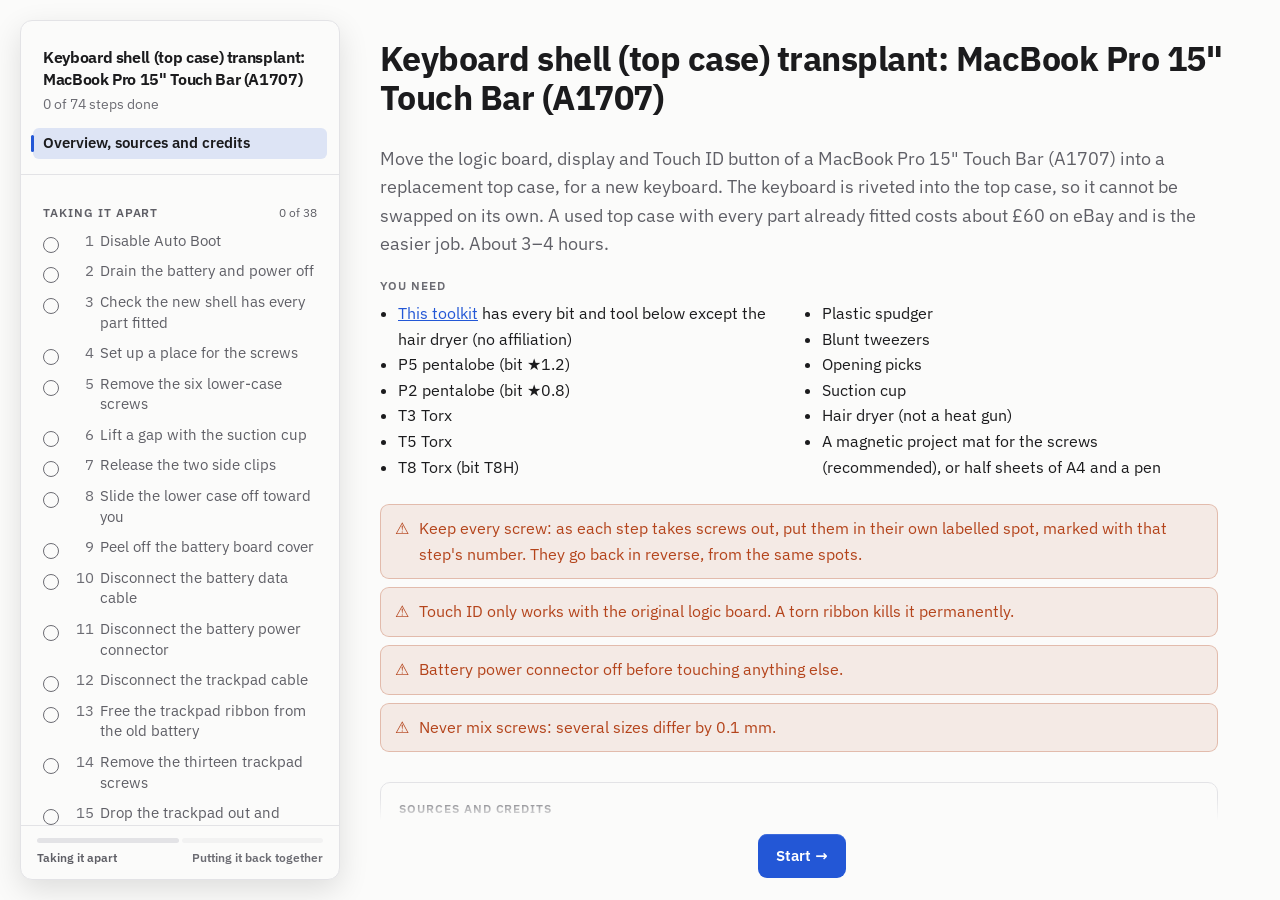
==== index.html @ 032db9ba "Overview: lead with the job Co-Authored-By: Claude Fable 5.1 <noreply@anthropic.com>" ====
<!doctype html>
<html data-build="1791752853" lang="en">
<head>
<meta charset="utf-8">
<meta name="viewport" content="width=device-width, initial-scale=1, viewport-fit=cover">
<meta name="theme-color" content="#fbfbfa" media="(prefers-color-scheme: light)">
<meta name="theme-color" content="#141416" media="(prefers-color-scheme: dark)">
<title>Keyboard shell (top case) transplant: MacBook Pro 15&quot; Touch Bar (A1707)</title>
<link rel="stylesheet" href="style.css?v=1791752853">
<script type="module" src="guide.js?v=1791752853"></script>
</head>
<body>
<main><p class="loading">Loading the guide…</p><noscript><p>This guide needs JavaScript on to show its steps.</p></noscript></main>
</body>
</html>
---- style.css ----
:root {
  interpolate-size: allow-keywords;
  --ease-out: cubic-bezier(0.23, 1, 0.32, 1); --ease-in-out: cubic-bezier(0.77, 0, 0.175, 1); --ease-drawer: cubic-bezier(0.32, 0.72, 0, 1);
  --ink: #1b1b1d; --soft: #5f5f66; --faint: #6c6c73; --line: #e3e3e6; --paper: #fbfbfa; --tint: #f1f1ef;
  --accent: #2357d6; --warn: #b4441b; --good: #2e7d4f; --side: 320px;
  color-scheme: light dark;
}
@media (prefers-color-scheme: dark) {
  :root { --ink: #ececee; --soft: #a6a6ad; --faint: #8b8b93; --line: #2a2a2e; --paper: #141416; --tint: #1d1d20;
          --accent: #7ea2ff; --warn: #f08c62; --good: #6cc495; }
}
* { box-sizing: border-box; }
a, button, label, input, .row, .part, .label, .pictures figure img { -webkit-tap-highlight-color: transparent; touch-action: manipulation; }
button, .way a, .row, .steps-toggle, .part, .label { -webkit-user-select: none; user-select: none; }
html, body { height: 100%; }
@font-face { font-family: "IBM Plex Sans"; src: url("fonts/PlexSans.woff2") format("woff2"); font-weight: 100 700; font-display: swap; }
@font-face { font-family: "IBM Plex Mono"; src: url("fonts/PlexMono-400.woff2") format("woff2"); font-weight: 400; font-display: swap; }
@font-face { font-family: "IBM Plex Mono"; src: url("fonts/PlexMono-500.woff2") format("woff2"); font-weight: 500; font-display: swap; }
body { margin: 0; background: var(--paper); color: var(--ink);
       font: 16px/1.6 "IBM Plex Sans", -apple-system, "Segoe UI", system-ui, sans-serif;
       -webkit-font-smoothing: antialiased; }
a { color: var(--accent); }
code { font: 0.88em "IBM Plex Mono", ui-monospace, "SF Mono", Menlo, monospace; background: var(--tint); padding: 1px 5px; border-radius: 4px; }
/* A command to copy: its own panel, monospace, with a copy button. */
.code { position: relative; margin: 4px 0 14px; border: 1px solid var(--line); border-radius: 9px; background: var(--tint); }
.code pre { margin: 0; padding: 13px 92px 13px 16px; overflow-x: auto; }
.code code { background: none; padding: 0; font-size: 0.9rem; color: var(--ink); }
.copy { position: absolute; top: 50%; right: 8px; transform: translateY(-50%); font: 600 0.78rem/1 -apple-system, system-ui, sans-serif;
  padding: 7px 11px; border-radius: 6px; border: 1px solid var(--line); background: var(--paper); color: var(--soft); cursor: pointer;
  transition: color 0.15s ease, border-color 0.15s ease, background-color 0.15s ease, transform 160ms var(--ease-out); }
.copy:active { transform: translateY(-50%) scale(0.97); }
.copy.done { color: var(--good); border-color: var(--good); }
h4, h2.label-h { font-size: 0.75rem; text-transform: uppercase; letter-spacing: 0.08em; color: var(--faint); margin: 18px 0 6px; font-weight: 600; }

/* The step list */
/* The step list floats beside the page. */
aside { position: fixed; top: 20px; left: 20px; z-index: 5; width: var(--side); max-height: calc(100dvh - 40px);
        display: flex; flex-direction: column; background: var(--paper); border: 1px solid var(--line); border-radius: 12px;
        box-shadow: 0 10px 30px rgba(0, 0, 0, 0.12); overflow: hidden; }
/* The list's footer: one bar split evenly into its sections, filling as their steps are done; their names below. */
.bar { padding: 12px 16px 14px; border-top: 1px solid var(--line); flex-shrink: 0; }
.track { display: flex; gap: 3px; }
.part { flex: 1 1 0; height: 5px; border-radius: 3px; background: var(--line); overflow: hidden; }
.fill { display: block; height: 100%; width: 100%; background: var(--good); transform: scaleX(0); transform-origin: left;
  transition: transform 0.3s var(--ease-out); }
.labels { display: flex; justify-content: space-between; gap: 12px; margin-top: 7px; }
.label { margin: 0; padding: 0; border: 0; background: none; font-family: inherit; font-size: 0.74rem; color: var(--soft); font-weight: 600; }
.label:last-child { text-align: right; }
.part, .label { transition: opacity 0.2s ease; }
.part.away { opacity: 0.4; }
.label.away { color: var(--faint); }
.part, .label { cursor: pointer; }
.section:not([hidden]) { animation: fade 0.2s var(--ease-out) both; }

.head { padding: 26px 22px 14px; border-bottom: 1px solid var(--line); }
.guide-title { margin: 0; font-weight: 600; line-height: 1.35; }
.progress { margin: 4px 0 0; color: var(--faint); font-size: 0.85rem; }
nav { overflow-y: auto; padding: 10px 12px 14px; overscroll-behavior: contain;
      scrollbar-width: thin; scrollbar-color: var(--line) transparent; }
nav::-webkit-scrollbar { width: 6px; }
nav::-webkit-scrollbar-track { background: transparent; }
nav::-webkit-scrollbar-thumb { background: var(--line); border-radius: 3px; }
nav::-webkit-scrollbar-thumb:hover { background: var(--faint); }
.row { display: flex; align-items: baseline; gap: 10px; padding: 5px 10px; border-radius: 6px; color: var(--soft);
       text-decoration: none; font-size: 0.92rem; line-height: 1.4; }
.row a { color: inherit; text-decoration: none; flex: 1; }
.row.here { color: var(--ink); font-weight: 600; background: var(--tint); }
.row.done:not(.here) { color: var(--faint); }
.pages { margin: 12px -10px 0; }
.overview-row, .credits-row { margin: 1px 0; }
.section { margin-top: 14px; }
.subsection { margin: 12px 0 2px; padding: 0 10px; font-size: 0.78rem; font-weight: 600; color: var(--soft); }
.section-head { display: flex; justify-content: space-between; margin: 0; padding: 4px 10px;
  font-size: 0.75rem; text-transform: uppercase; letter-spacing: 0.08em; color: var(--faint); font-weight: 600; }
.count { text-transform: none; letter-spacing: 0; font-weight: 400; }

/* The step at hand */
/* A step fills the window: title at the top, picture under it, the words scrolling on their own, the way on at the foot. */
main { padding: 40px 56px 0 calc(var(--side) + 60px); max-width: calc(980px + var(--side)); margin: 0 auto;
  height: 100dvh; display: flex; flex-direction: column; }
main > article { flex: 1; min-height: 0; display: flex; flex-direction: column; }
main > article > h1, .section-name, .pictures { flex-shrink: 0; }
.body { flex: 1; min-height: 0; overflow-y: auto; overscroll-behavior: contain; padding-right: 6px;
  scrollbar-width: thin; scrollbar-color: var(--line) transparent;
  mask-image: linear-gradient(to bottom, transparent, #000 14px, #000 calc(100% - 22px), transparent); padding-top: 10px; padding-bottom: 28px; }
.body::-webkit-scrollbar { width: 6px; }
.body::-webkit-scrollbar-track { background: transparent; }
.body::-webkit-scrollbar-thumb { background: var(--line); border-radius: 3px; }
.step h1 { font-size: 1.75rem; line-height: 1.2; letter-spacing: -0.015em; margin: 0 0 22px; }
.section-name { margin: 0 0 6px; color: var(--faint); font-size: 0.85rem; }
.summary { color: var(--soft); font-size: 1.1rem; }
.needs { columns: 2; column-gap: 28px; padding-left: 18px; margin: 0; }
.cautions { list-style: none; padding: 0; margin: 24px 0 0; display: grid; gap: 8px; }
.cautions li { display: flex; gap: 10px; padding: 11px 14px; border-radius: 9px; color: var(--warn);
  background: color-mix(in srgb, var(--warn) 9%, transparent); border: 1px solid color-mix(in srgb, var(--warn) 28%, transparent); }
.cautions li::before { content: "⚠"; flex-shrink: 0; }
.pictures { margin-bottom: 20px; }
figure { margin: 0; }
figure img { display: block; width: 100%; max-height: clamp(160px, 100dvh - 500px, 44vh); object-fit: contain; border-radius: 10px; background: var(--tint); }
figure.map img { border: 1px solid var(--line); }
figcaption { font-size: 0.85rem; color: var(--faint); margin-top: 6px; display: flex; justify-content: space-between; gap: 12px; }
.frame { position: relative; }
.credit { position: absolute; left: 10px; bottom: 10px; padding: 3px 8px; border-radius: 5px; font-size: 0.74rem;
  color: #fff; background: rgba(0, 0, 0, 0.62); text-decoration: none; transition: background-color 0.2s ease; }
.sources { margin-top: 30px; padding: 16px 18px; border: 1px solid var(--line); border-radius: 10px; font-size: 0.92rem; color: var(--soft); }
.sources h2.label-h { margin-top: 0; }
.sources p { margin: 0 0 8px; }
.sources p:last-child { margin-bottom: 0; }
.pictures:has(.thumbs) figure img { cursor: pointer; }
.thumbs { display: flex; gap: 8px; margin-top: 10px; flex-wrap: wrap; }
.thumbs button { padding: 0; border: 2px solid transparent; border-radius: 6px; background: none; cursor: pointer; opacity: 0.65; }
.thumbs button.on { border-color: var(--accent); opacity: 1; }
.thumbs img { display: block; width: 84px; height: 60px; object-fit: cover; border-radius: 4px; }
.words, .choices, .warning, .check, .parts, .code { max-width: 72ch; }
.words p { margin: 0 0 12px; }
.words ol, .words ul { padding-left: 22px; margin: 0 0 12px; }
table { border-collapse: collapse; width: 100%; font-size: 0.92rem; margin: 6px 0 14px; }
th, td { text-align: left; padding: 7px 10px 7px 0; border-bottom: 1px solid var(--line); vertical-align: top; }
th { color: var(--soft); font-weight: 600; }
.choices { border: 1px solid var(--line); border-radius: 10px; padding: 14px 16px; margin: 6px 0 16px;
  display: grid; grid-template-columns: repeat(auto-fill, minmax(220px, 1fr)); gap: 12px 20px; }
.choices label { display: flex; gap: 10px; align-items: flex-start; cursor: pointer; }
.choices small { display: block; color: var(--faint); font-size: 0.82rem; line-height: 1.35; }
.warning { color: var(--warn); font-weight: 500; }
.warning::before { content: "⚠  "; }
.check { color: var(--soft); font-size: 0.93rem; }
.parts ul { list-style: none; padding: 0; margin: 0; columns: 2; column-gap: 28px; font-size: 0.92rem; }
.parts li { break-inside: avoid; }
.video .play { position: relative; display: block; width: 100%; padding: 0; border: 0; background: none; cursor: pointer; }
.video .play img { display: block; width: 100%; max-height: clamp(160px, 100dvh - 500px, 44vh); object-fit: cover; border-radius: 10px; }
.play-mark { position: absolute; inset: 0; margin: auto; width: 64px; height: 64px; border-radius: 50%; background: rgba(0, 0, 0, 0.6);
  transition: transform 160ms var(--ease-out), background-color 0.15s ease; }
.play-mark::after { content: ""; position: absolute; left: 26px; top: 20px; border: solid transparent; border-width: 12px 0 12px 19px;
  border-left-color: #fff; }
.video iframe { display: block; width: 100%; aspect-ratio: 16 / 9; max-height: clamp(160px, 100dvh - 500px, 44vh); border: 0; border-radius: 10px; background: #000; }
.thumbs .is-video { position: relative; }
.thumbs .is-video::after { content: "▶"; position: absolute; inset: 0; display: grid; place-content: center; color: #fff; font-size: 0.8rem;
  text-shadow: 0 1px 3px rgba(0, 0, 0, 0.8); }
.where { color: var(--faint); }
/* Back and on stay at the foot of the window, the page fading out behind them. */
.way { display: flex; justify-content: center; gap: 10px; flex-shrink: 0; padding: 14px 0 22px; }
.way a { padding: 8px 16px; border-radius: 8px; text-decoration: none; font-size: 0.92rem; font-weight: 600; }
.way .back { color: var(--ink); border: 1px solid var(--line); }
.way .next { color: #fff; background: var(--accent); }
@media (prefers-color-scheme: dark) { .way .next, .list-open .steps-toggle { color: #0d1430; } }
[hidden] { display: none !important; }

/* Controls of its own: ticks as circles in the list, boxes for the choices. */
input[type=checkbox] { appearance: none; -webkit-appearance: none; margin: 0; flex-shrink: 0; cursor: pointer;
  display: grid; place-content: center; color: #fff; border: 1.5px solid var(--faint);
  transition: background-color 0.15s ease, border-color 0.15s ease, transform 160ms var(--ease-out); }
input[type=checkbox]::after { content: ""; width: 4px; height: 8px; margin-top: -2px; border: solid currentColor;
  border-width: 0 2px 2px 0; transform: rotate(45deg) scale(0.6); opacity: 0; transition: transform 160ms var(--ease-out), opacity 120ms ease; }
input[type=checkbox]:checked::after { transform: rotate(45deg) scale(1); opacity: 1; }
input[type=checkbox]:active { transform: scale(0.95); }
input:focus-visible, a:focus-visible, button:focus-visible, summary:focus-visible { outline: 2px solid var(--accent); outline-offset: 2px; }
.row input { width: 16px; height: 16px; border-radius: 50%; transform: translateY(3px); }
.row input:active { transform: translateY(3px) scale(0.95); }
.row input:checked { background: var(--good); border-color: var(--good); }
.choices input { width: 18px; height: 18px; border-radius: 5px; margin-top: 2px; }
.choices input:checked { background: var(--accent); border-color: var(--accent); }
.choices label { padding: 8px 10px; margin: -8px -10px; border-radius: 8px; transition: background-color 0.2s ease; }

/* Movement: steps, pictures and sections arrive; rows and buttons answer the pointer. */
@media (hover: hover) and (pointer: fine) {
  .copy:hover { color: var(--ink); border-color: var(--faint); }
  .part.away:hover, .label.away:hover { opacity: 0.7; }
  .credit:hover { background: rgba(0, 0, 0, 0.82); }
  .play:hover .play-mark { transform: scale(1.06); background: rgba(0, 0, 0, 0.78); }
  .choices label:hover { background: var(--tint); }
  .row:hover:not(.here) { background: color-mix(in srgb, var(--tint) 60%, transparent); }
  .thumbs button:hover { opacity: 1; }
  .way a:hover { filter: brightness(1.08); }
}
main > article:not([hidden]) { animation: arrive 200ms var(--ease-out) both; }
@keyframes arrive { from { opacity: 0; transform: translateY(4px); } }
figure:not([hidden]) { animation: fade 180ms var(--ease-out) both; }
@keyframes fade { from { opacity: 0; } }
.row { transition: background-color 0.15s ease, color 0.15s ease, opacity 0.2s ease; }
@starting-style { .row { opacity: 0; } }
.thumbs button { transition: opacity 0.2s ease, border-color 0.2s ease; }
.way a { transition: filter 0.15s ease, transform 160ms var(--ease-out), background-color 0.15s ease; }
.way a:active { transform: scale(0.97); }
.parts ul li { animation: fade 200ms var(--ease-out) both; }
@media (prefers-reduced-motion: reduce) {
  /* Fewer, gentler: fades stay, movement goes. */
  main > article:not([hidden]) { animation: fade 150ms ease both; }
  *, *::before, *::after { transition-property: opacity, color, background-color, border-color !important; }
}

/* Tablets and phones: the list folds into a bar across the top, opened by Steps; the step takes the full width. */
.steps-toggle, .way.in-list { display: none; }
@media (max-width: 1024px) {
  aside { top: auto; bottom: max(10px, env(safe-area-inset-bottom)); left: 10px; right: 10px; width: auto; max-height: calc(100dvh - 20px); }
  main > .way { display: none; }
  .way.in-list { display: flex; justify-content: space-between; padding: 4px 14px 14px; }
  .head { padding: 12px 14px 10px; display: grid; grid-template-columns: 1fr auto; column-gap: 12px; align-items: center; }
  .head .guide-title { grid-column: 1; white-space: nowrap; overflow: hidden; text-overflow: ellipsis; font-size: 0.95rem; }
  .head .progress { grid-column: 1; margin: 0; }
  .steps-toggle { display: block; grid-column: 2; grid-row: 1 / span 2; font: 600 0.88rem/1 -apple-system, system-ui, sans-serif;
    color: var(--ink); background: var(--tint); border: 1px solid var(--line); border-radius: 8px; padding: 9px 14px; cursor: pointer;
    transition: background-color 0.15s ease, transform 160ms var(--ease-out); }
  .steps-toggle:active { transform: scale(0.97); }
  .list-open .steps-toggle { background: var(--accent); color: #fff; border-color: var(--accent); }
  /* The list grows out of the box and folds back into it. */
  .pages, nav { max-height: 0; opacity: 0; overflow: hidden; padding-top: 0; padding-bottom: 0;
    transition: max-height 260ms var(--ease-drawer), opacity 200ms ease, padding 260ms var(--ease-drawer); }
  .pages { grid-column: 1 / -1; margin-top: 0; transition: max-height 260ms var(--ease-drawer), opacity 200ms ease, margin 260ms var(--ease-drawer); }
  .list-open .pages { max-height: 60px; opacity: 1; margin-top: 12px; }
  .list-open nav { max-height: 60vh; opacity: 1; overflow-y: auto; padding-top: 10px; padding-bottom: 14px; }
  .bar { padding: 8px 14px 10px; }
  main { padding: 28px 24px 196px; max-width: none; }
  .code pre { white-space: pre-wrap; word-break: break-all; }
  figure img, .video .play img, .video iframe { max-height: clamp(140px, 100dvh - 560px, 44vh); }
}
@media (max-width: 760px) {
  main { padding: 20px 14px 196px; }
  .step h1 { font-size: 1.35rem; }
  .needs, .parts ul { columns: 1; }
  figure img, .video .play img, .video iframe { max-height: clamp(140px, 100dvh - 560px, 34vh); }
  .labels { display: none; }
}

/* ---- The look: type-led hierarchy, a step's number as its anchor, quiet structure. ---- */
:root { --accent-soft: color-mix(in srgb, var(--accent) 14%, transparent); }
h1, h2, h3, .guide-title { letter-spacing: -0.022em; }
h1:focus { outline: none; }
.step h1 { font-size: 1.85rem; font-weight: 640; line-height: 1.15; margin: 0; }
.step-head { margin-bottom: 24px; flex-shrink: 0; }
.step-head .section-name { margin: 0 0 6px; font-size: 0.72rem; font-weight: 600; letter-spacing: 0.08em; text-transform: uppercase; color: var(--faint); }
.overview > h1 { font-size: 2.1rem; font-weight: 700; margin-bottom: 18px; }
.guide-title { font-weight: 650; }

/* The list: numbers in their own column, the current step marked by a bar of accent. */
nav .row a { display: grid; grid-template-columns: 1.7em 1fr; column-gap: 6px; }
nav .row .number { color: var(--faint); font-variant-numeric: tabular-nums; text-align: right; }
.row { position: relative; border-radius: 6px; }
.row.here { background: var(--accent-soft); color: var(--ink); font-weight: 600; }
.row.here::before { content: ""; position: absolute; left: -2px; top: 7px; bottom: 7px; width: 3px; border-radius: 2px; background: var(--accent); }
.row.here .number { color: var(--accent); }
.section-head { color: var(--soft); }
.subsection { text-transform: uppercase; letter-spacing: 0.06em; font-size: 0.72rem; color: var(--faint); margin-top: 16px; }

/* Words, warnings and screws. */
.words { font-size: 1.02rem; }
.words strong { font-weight: 640; }
.warning { display: flex; gap: 10px; padding: 11px 14px; border-radius: 9px; font-weight: 500;
  background: color-mix(in srgb, var(--warn) 9%, transparent); border: 1px solid color-mix(in srgb, var(--warn) 28%, transparent); }
.warning::before { content: none; }
.warning .mark { flex-shrink: 0; }
.parts { margin-top: 18px; }
.screws { width: auto; min-width: 320px; margin: 2px 0 0; border-collapse: collapse; font-size: 0.95rem; }
.screws td { padding: 7px 18px 7px 0; border-bottom: 1px solid var(--line); vertical-align: baseline; }
.screws tr:last-child td { border-bottom: 0; }
.screws .count { font-variant-numeric: tabular-nums; font-weight: 650; color: var(--accent); padding-right: 12px; white-space: nowrap; }
.screws .name { font-weight: 560; white-space: nowrap; }
.screws .where { color: var(--faint); }
.check { display: flex; gap: 8px; }
.check::before { content: "✓"; color: var(--good); font-weight: 700; }

/* Pictures: the map in a quiet frame, the thumbnails smaller and calmer. */
.pictures { margin-bottom: 22px; }
figure.map img { background: #18181a; border-color: var(--line); }
.thumbs img { width: 72px; height: 50px; }
.thumbs button { opacity: 0.55; }

/* The way on: a clear primary, a quiet secondary. */
.way a { padding: 10px 18px; border-radius: 9px; }
.way .back { color: var(--soft); border-color: var(--line); background: transparent; }
.way .next { background: var(--accent); color: #fff; box-shadow: 0 1px 0 rgba(255, 255, 255, 0.12) inset; }
@media (max-width: 760px) {
    .step h1 { font-size: 1.3rem; }
  .screws { min-width: 0; width: 100%; }
  .screws .name { white-space: normal; }
}
@media (prefers-color-scheme: dark) { .way .next { color: #0d1430; } }
.summary p { margin: 0 0 12px; }

/* Fingers: bigger ticks, rows and buttons in the list. */
@media (pointer: coarse) {
  .row { padding: 8px 10px; }
  .row input { width: 22px; height: 22px; }
  .steps-toggle { padding: 12px 16px; }
  .copy { padding: 10px 12px; }
}
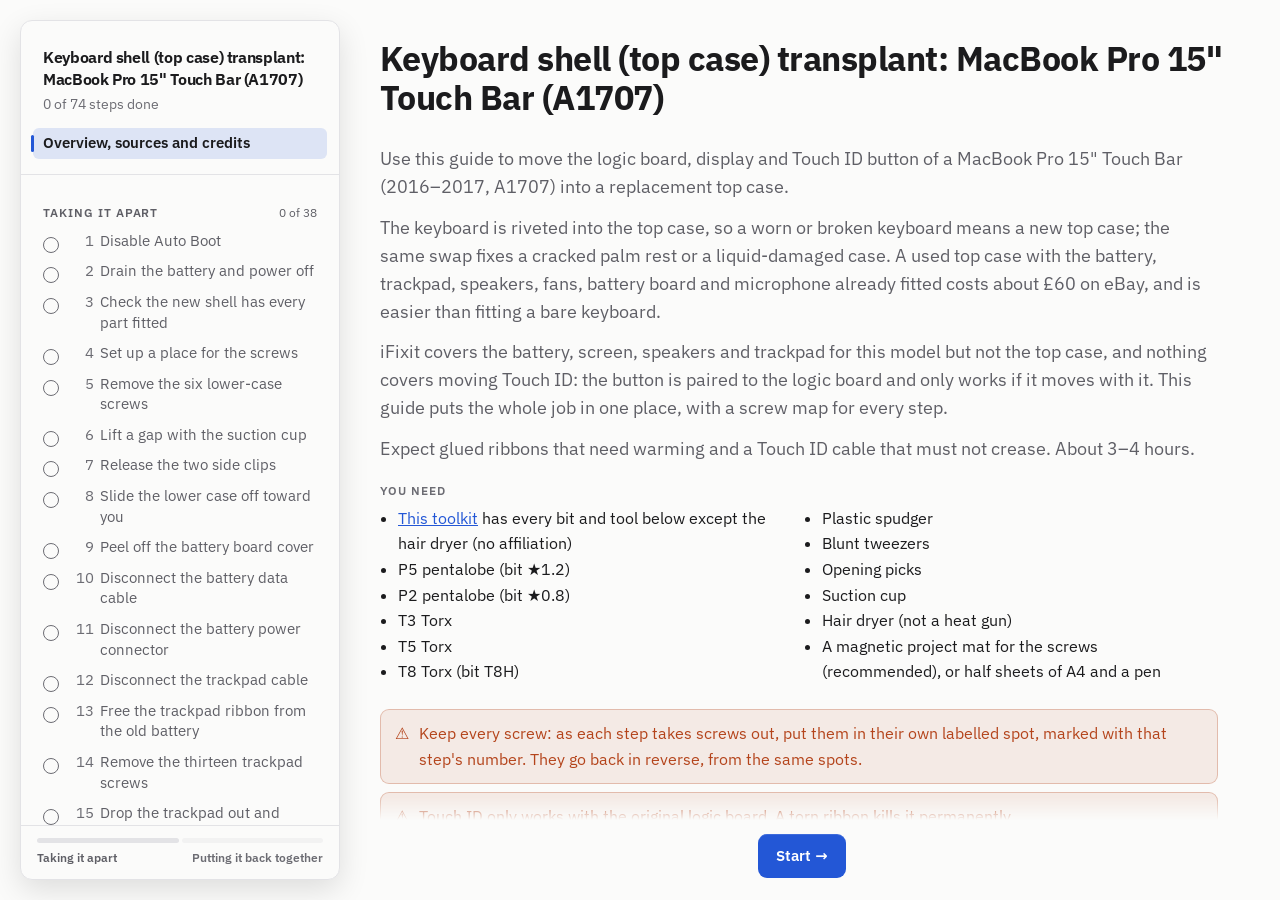
==== commit 78b529b5: "Overview: an intro in the iFixit pattern, and why this guide exists Co-Authored-By: Claude Fable 5.1" ====
--- a/index.html
+++ b/index.html
@@ -1,13 +1,13 @@
 <!doctype html>
-<html data-build="1791752853" lang="en">
+<html data-build="1791753063" lang="en">
 <head>
 <meta charset="utf-8">
 <meta name="viewport" content="width=device-width, initial-scale=1, viewport-fit=cover">
 <meta name="theme-color" content="#fbfbfa" media="(prefers-color-scheme: light)">
 <meta name="theme-color" content="#141416" media="(prefers-color-scheme: dark)">
 <title>Keyboard shell (top case) transplant: MacBook Pro 15&quot; Touch Bar (A1707)</title>
-<link rel="stylesheet" href="style.css?v=1791752853">
-<script type="module" src="guide.js?v=1791752853"></script>
+<link rel="stylesheet" href="style.css?v=1791753063">
+<script type="module" src="guide.js?v=1791753063"></script>
 </head>
 <body>
 <main><p class="loading">Loading the guide…</p><noscript><p>This guide needs JavaScript on to show its steps.</p></noscript></main>
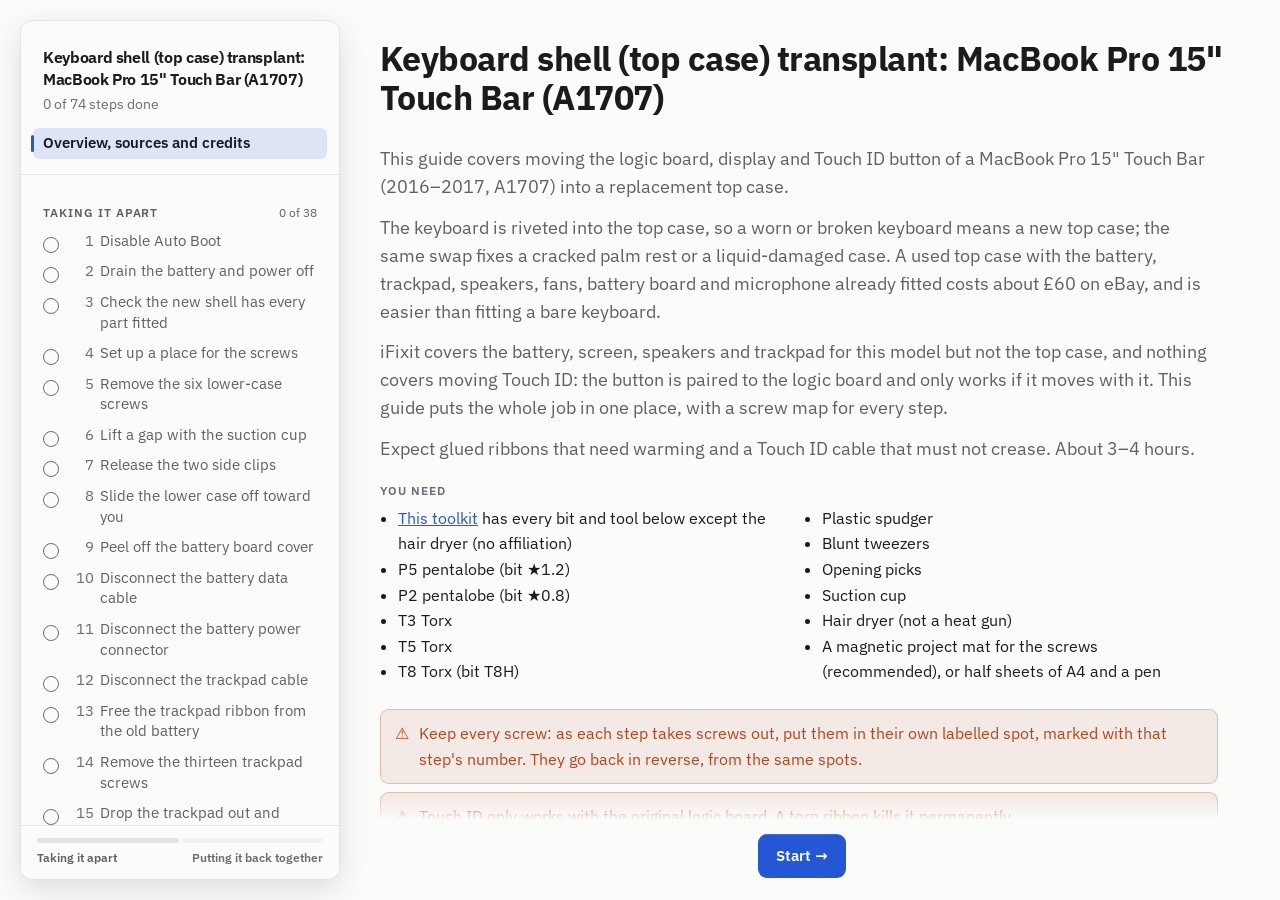
==== commit 81b9ab0e: "Overview: open with "This guide covers" Co-Authored-By: Claude Fable 5.1 <noreply@anthropic.com>" ====
--- a/index.html
+++ b/index.html
@@ -1,13 +1,13 @@
 <!doctype html>
-<html data-build="1791753063" lang="en">
+<html data-build="1791753120" lang="en">
 <head>
 <meta charset="utf-8">
 <meta name="viewport" content="width=device-width, initial-scale=1, viewport-fit=cover">
 <meta name="theme-color" content="#fbfbfa" media="(prefers-color-scheme: light)">
 <meta name="theme-color" content="#141416" media="(prefers-color-scheme: dark)">
 <title>Keyboard shell (top case) transplant: MacBook Pro 15&quot; Touch Bar (A1707)</title>
-<link rel="stylesheet" href="style.css?v=1791753063">
-<script type="module" src="guide.js?v=1791753063"></script>
+<link rel="stylesheet" href="style.css?v=1791753120">
+<script type="module" src="guide.js?v=1791753120"></script>
 </head>
 <body>
 <main><p class="loading">Loading the guide…</p><noscript><p>This guide needs JavaScript on to show its steps.</p></noscript></main>
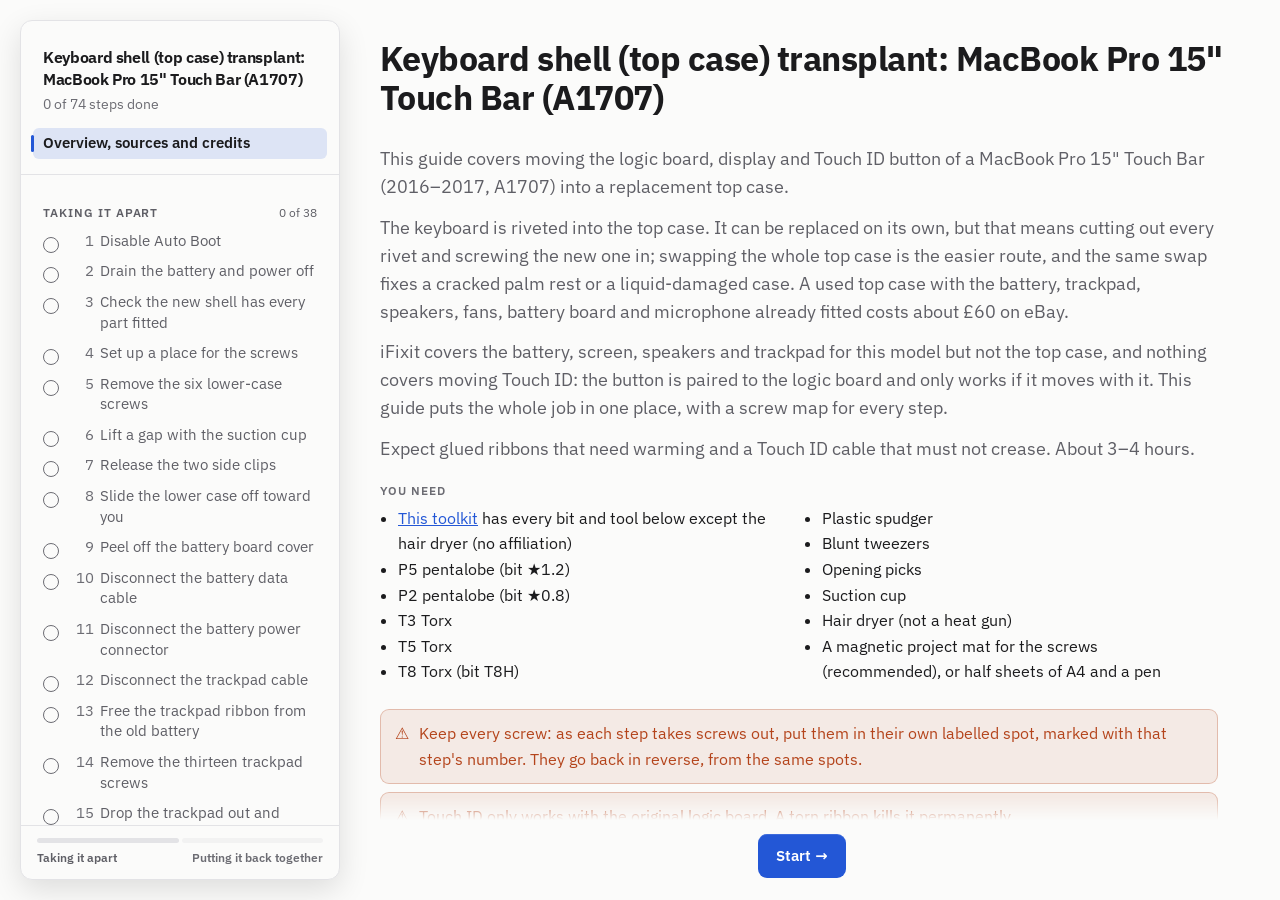
==== commit 7d181ddf: "Overview: a bare keyboard can be fitted; the top case swap is the easier route Co-Authored-By: Claud" ====
--- a/index.html
+++ b/index.html
@@ -1,13 +1,13 @@
 <!doctype html>
-<html data-build="1791753120" lang="en">
+<html data-build="1791753193" lang="en">
 <head>
 <meta charset="utf-8">
 <meta name="viewport" content="width=device-width, initial-scale=1, viewport-fit=cover">
 <meta name="theme-color" content="#fbfbfa" media="(prefers-color-scheme: light)">
 <meta name="theme-color" content="#141416" media="(prefers-color-scheme: dark)">
 <title>Keyboard shell (top case) transplant: MacBook Pro 15&quot; Touch Bar (A1707)</title>
-<link rel="stylesheet" href="style.css?v=1791753120">
-<script type="module" src="guide.js?v=1791753120"></script>
+<link rel="stylesheet" href="style.css?v=1791753193">
+<script type="module" src="guide.js?v=1791753193"></script>
 </head>
 <body>
 <main><p class="loading">Loading the guide…</p><noscript><p>This guide needs JavaScript on to show its steps.</p></noscript></main>
